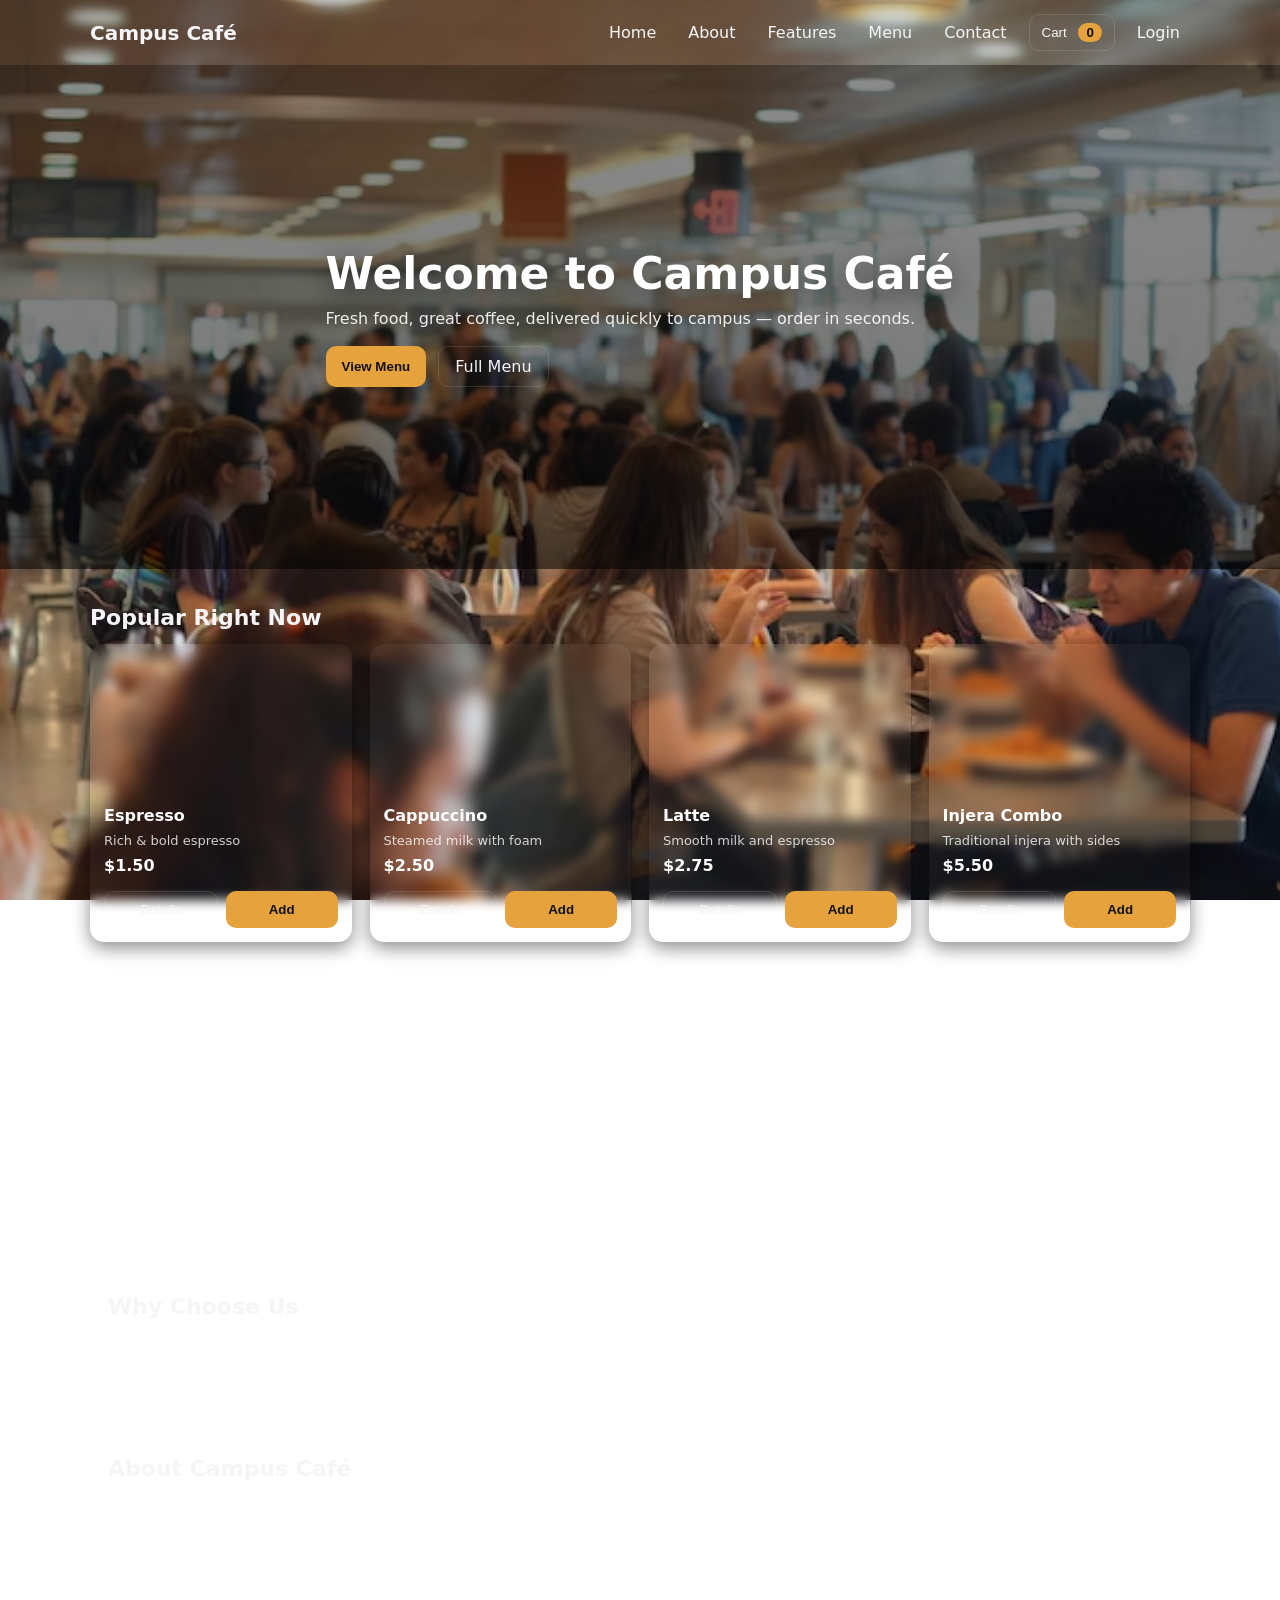
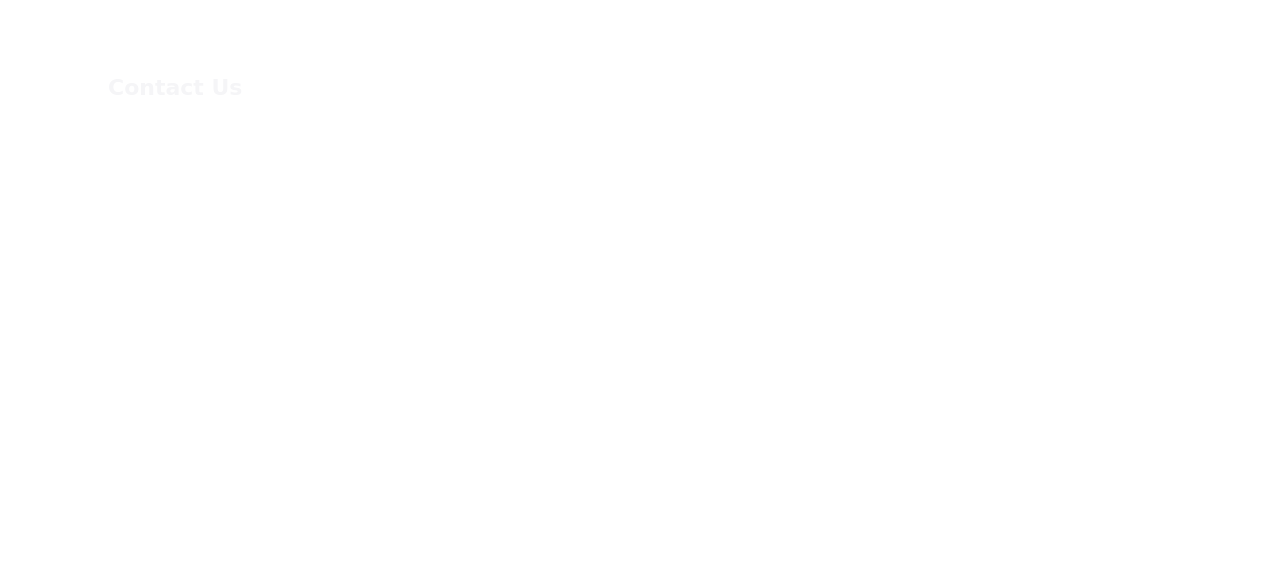
==== index.html @ e67e12af "Add Campus Café front-end prototype and README" ====
<!DOCTYPE html>
<html lang="en">
<head>
  <meta charset="utf-8" />
  <meta name="viewport" content="width=device-width,initial-scale=1" />
  <title>Campus Cafe — Home</title>
  <link rel="stylesheet" href="styles.css" />
</head>

<body>
  <header class="site-header">
    <div class="container header-inner">
      <a class="brand" href="index.html">Campus Café</a>
      <nav class="nav" aria-label="Main navigation">
        <a class="nav-link" href="#home">Home</a>
        <a class="nav-link" href="#about">About</a>
        <a class="nav-link" href="#features">Features</a>
        <a class="nav-link" href="#menu">Menu</a>
        <a class="nav-link" href="#contact">Contact</a>
        <button id="cartBtn" class="nav-btn">Cart <span id="cart-count" class="badge">0</span></button>
        <a class="nav-link" href="login.html">Login</a>
      </nav>
    </div>
  </header>

  <main>
    <section id="home" class="hero">
      <div class="overlay"></div>
      <div class="hero-inner container">
        <h1>Welcome to Campus Café</h1>
        <p>Fresh food, great coffee, delivered quickly to campus — order in seconds.</p>
        <div class="hero-actions">
          <button id="viewMenu" class="btn primary">View Menu</button>
          <a class="btn ghost" href="menu.html">Full Menu</a>
        </div>
      </div>
    </section>

    <section class="menu container" id="menu">
      <h2 class="section-title">Popular Right Now</h2>
      <div id="menu-grid" class="grid"></div>
    </section>

    <section id="features" class="container features">
      <h2 class="section-title">Why Choose Us</h2>
      <div class="grid">
        <div class="card">
          <div style="font-size:28px">☕</div>
          <h4>Great Coffee</h4>
          <p>Specialty beans roasted for campus tastes.</p>
        </div>
        <div class="card">
          <div style="font-size:28px">⚡</div>
          <h4>Fast Delivery</h4>
          <p>Quick service between classes and dorms.</p>
        </div>
        <div class="card">
          <div style="font-size:28px">💳</div>
          <h4>Cashless</h4>
          <p>Easy checkout with saved student accounts.</p>
        </div>
      </div>
    </section>

    <section id="about" class="container about">
      <h2 class="section-title">About Campus Café</h2>
      <div class="grid">
        <div>
          <p>Campus Café started to bring convenient, affordable and tasty meals to students. We source ingredients locally and prepare meals fresh daily.</p>
          <p>Open to everyone on campus — order ahead and skip the line.</p>
        </div>
        <div class="card" style="padding:0;overflow:hidden">
          <div class="thumb" style="height:180px;background-image:url('cafteria.jpg')"></div>
        </div>
      </div>
    </section>

    <section id="contact" class="container contact">
      <h2 class="section-title">Contact Us</h2>
      <div class="grid">
        <form id="contactForm" class="card">
          <div class="form-group"><label for="name">Name</label><input id="cf-name" required></div>
          <div class="form-group"><label for="email">Email</label><input id="cf-email" type="email" required></div>
          <div class="form-group"><label for="message">Message</label><textarea id="cf-message" rows="4" required></textarea></div>
          <div style="display:flex;gap:10px"><button class="btn primary" type="submit">Send</button><button id="cf-clear" type="button" class="btn ghost">Clear</button></div>
          <div id="cf-status" style="margin-top:8px;color:var(--muted)"></div>
        </form>
        <div class="card">
          <h4>Visit Us</h4>
          <p>123 Campus Way<br/>Open: 8am — 8pm</p>
          <h4>Call</h4>
          <p>+1 (555) 123-4567</p>
        </div>
      </div>
    </section>
  </main>

  <div id="cartModal" class="cart-modal" aria-hidden="true">
    <div class="cart-panel">
      <header class="cart-header">
        <h3>Your Cart</h3>
        <button id="closeCart" class="close">✕</button>
      </header>
      <div id="cartItems" class="cart-items"></div>
      <div class="cart-footer">
        <div class="total">Total: <span id="cartTotal">$0.00</span></div>
        <div class="cart-actions">
          <button id="clearCart" class="btn ghost">Clear</button>
          <button id="checkout" class="btn primary">Checkout</button>
        </div>
      </div>
    </div>
  </div>

  <footer class="site-footer">
    <div class="container">
      <p>© <span id="year"></span> Campus Café</p>
    </div>
  </footer>

  <script src="script.js"></script>
</body>
</html>
---- styles.css ----
:root{
  --bg-overlay: rgba(10,10,10,0.45);
  --accent: #E6A23C;
  --muted: #f5f5f7;
  --glass: rgba(255,255,255,0.06);
  --max-width: 1100px;
}
*{box-sizing:border-box}
html,body{height:100%;margin:0;font-family:Inter,system-ui,-apple-system,Segoe UI,Roboto,'Helvetica Neue',Arial}
body{
  color:#fff;
  background:linear-gradient(180deg, rgba(0,0,0,0.25), rgba(0,0,0,0.35));
  background-image: url('cafteria.jpg');
  background-size:cover;
  background-position:center;
  background-attachment:fixed;
  -webkit-font-smoothing:antialiased;
}
.container{max-width:var(--max-width);margin:0 auto;padding:0 18px}
.site-header{position:sticky;top:0;z-index:30;background:linear-gradient(90deg, rgba(0,0,0,0.25), rgba(0,0,0,0.12));backdrop-filter: blur(6px);}
.header-inner{display:flex;align-items:center;justify-content:space-between;padding:14px 0}
.brand{font-weight:700;color:var(--muted);text-decoration:none;font-size:20px}
.nav{display:flex;gap:12px;align-items:center}
.nav-link{color:var(--muted);text-decoration:none;padding:8px 10px;border-radius:8px}
.nav-link:hover{background:rgba(255,255,255,0.03)}
.nav-link.active{color:#fff}
.nav-btn{background:transparent;border:1px solid rgba(255,255,255,0.12);color:var(--muted);padding:8px 12px;border-radius:10px;cursor:pointer}
.badge{display:inline-block;background:var(--accent);color:#111;padding:2px 8px;border-radius:999px;margin-left:8px;font-weight:700}
.hero{position:relative;min-height:56vh;display:flex;align-items:center}
.overlay{position:absolute;inset:0;background:linear-gradient(180deg, rgba(0,0,0,0.45), rgba(0,0,0,0.55));}
.hero-inner{position:relative;padding:60px 0;text-align:left}
.hero-inner h1{font-size:44px;margin:0 0 10px;color:#fff;text-shadow:0 6px 30px rgba(0,0,0,0.6)}
.hero-inner p{color:rgba(255,255,255,0.9);max-width:720px;margin:0 0 18px}
.hero-actions{display:flex;gap:12px}
.btn{padding:10px 16px;border-radius:10px;border:0;cursor:pointer;text-decoration:none}
.btn.primary{background:var(--accent);color:#111;font-weight:700}
.btn.ghost{background:transparent;border:1px solid rgba(255,255,255,0.12);color:var(--muted)}
.menu{padding:36px 0}
.section-title{font-size:22px;margin:0 0 14px;color:var(--muted)}
.grid{display:grid;grid-template-columns:repeat(auto-fit,minmax(220px,1fr));gap:18px}
.features .card{text-align:center;padding:20px}
.card{background:linear-gradient(180deg, rgba(255,255,255,0.03), rgba(255,255,255,0.02));border-radius:14px;padding:14px;backdrop-filter: blur(6px);box-shadow:0 6px 18px rgba(0,0,0,0.45);display:flex;flex-direction:column;gap:8px}
.card .thumb{height:140px;border-radius:10px;background-size:cover;background-position:center}
.card h4{margin:0;font-size:16px}
.card p{margin:0;color:rgba(255,255,255,0.8);font-size:13px}
.card .price{margin-top:auto;font-weight:700}
.card .actions{display:flex;gap:8px;margin-top:8px}
.card .actions .btn{flex:1}
.about .grid{align-items:center}
.contact .card{padding:18px}
.form-group{margin-bottom:10px}
.form-group label{display:block;margin-bottom:6px;color:rgba(255,255,255,0.85);font-size:13px}
.form-group input,.form-group textarea{width:100%;padding:10px;border-radius:8px;border:1px solid rgba(255,255,255,0.08);background:transparent;color:inherit}
.form-group textarea{resize:vertical}
.contact .card h4{margin-top:0}
.cart-modal{position:fixed;inset:0;display:none;align-items:flex-end;justify-content:flex-end;padding:24px}
.cart-modal[aria-hidden="false"]{display:flex}
.cart-panel{width:360px;background:linear-gradient(180deg, rgba(255,255,255,0.03), rgba(255,255,255,0.02));backdrop-filter: blur(8px);border-radius:14px;padding:12px;pointer-events:auto;box-shadow:0 20px 50px rgba(0,0,0,0.6)}
.cart-header{display:flex;align-items:center;justify-content:space-between}
.cart-items{max-height:320px;overflow:auto;margin:12px 0}
.cart-item{display:flex;gap:10px;align-items:center;padding:8px;border-radius:8px}
.cart-item .meta{flex:1}
.cart-item .meta h5{margin:0;font-size:14px}
.cart-item .meta small{color:rgba(255,255,255,0.7)}
.cart-footer{display:flex;align-items:center;justify-content:space-between;gap:10px}
.close{background:transparent;border:0;color:var(--muted);font-size:18px;cursor:pointer}
.site-footer{padding:28px 0;text-align:center;color:rgba(255,255,255,0.75)}

/* small UI flourishes */
html{scroll-behavior:smooth}
.fade-in{opacity:0;transform:translateY(6px);transition:all 420ms cubic-bezier(.2,.9,.3,1)}
.fade-in.show{opacity:1;transform:none}

/* small screens */
@media (max-width:640px){
  .hero-inner h1{font-size:28px}
  .cart-panel{width:100%}
}
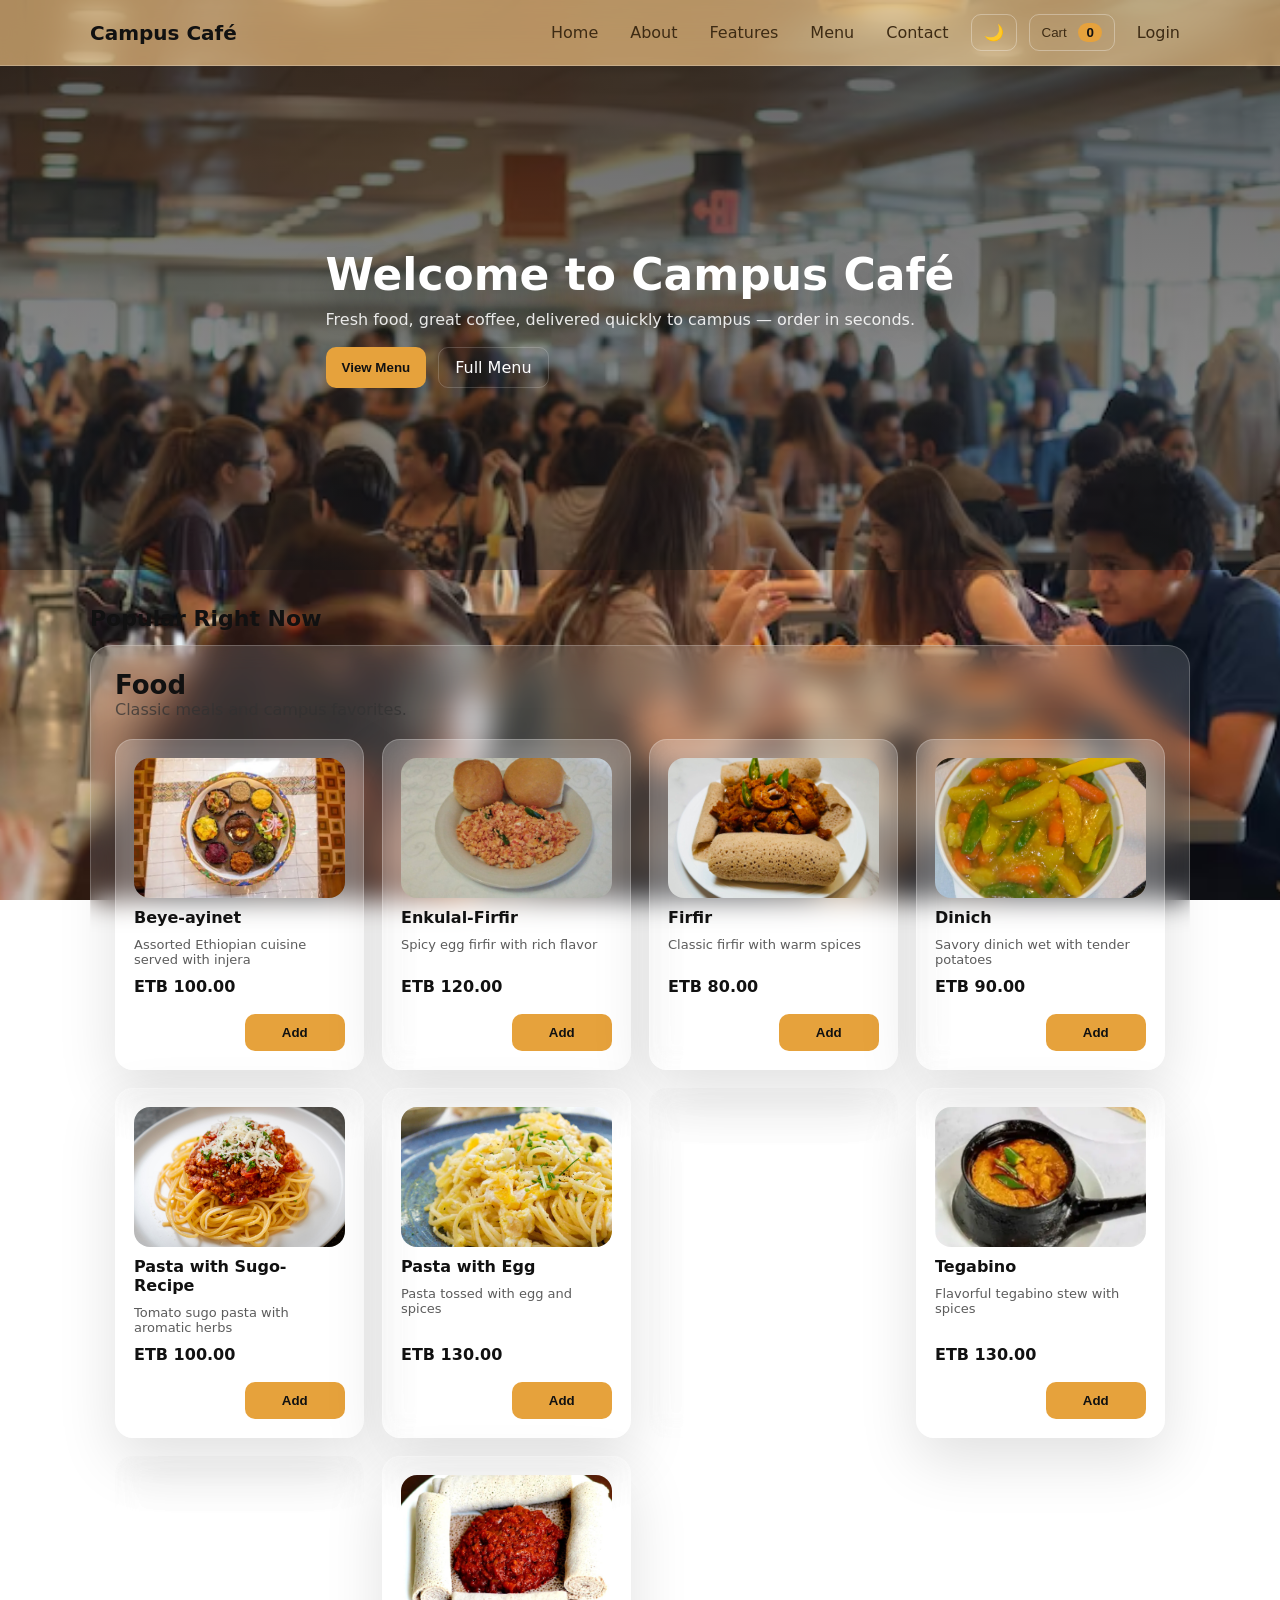
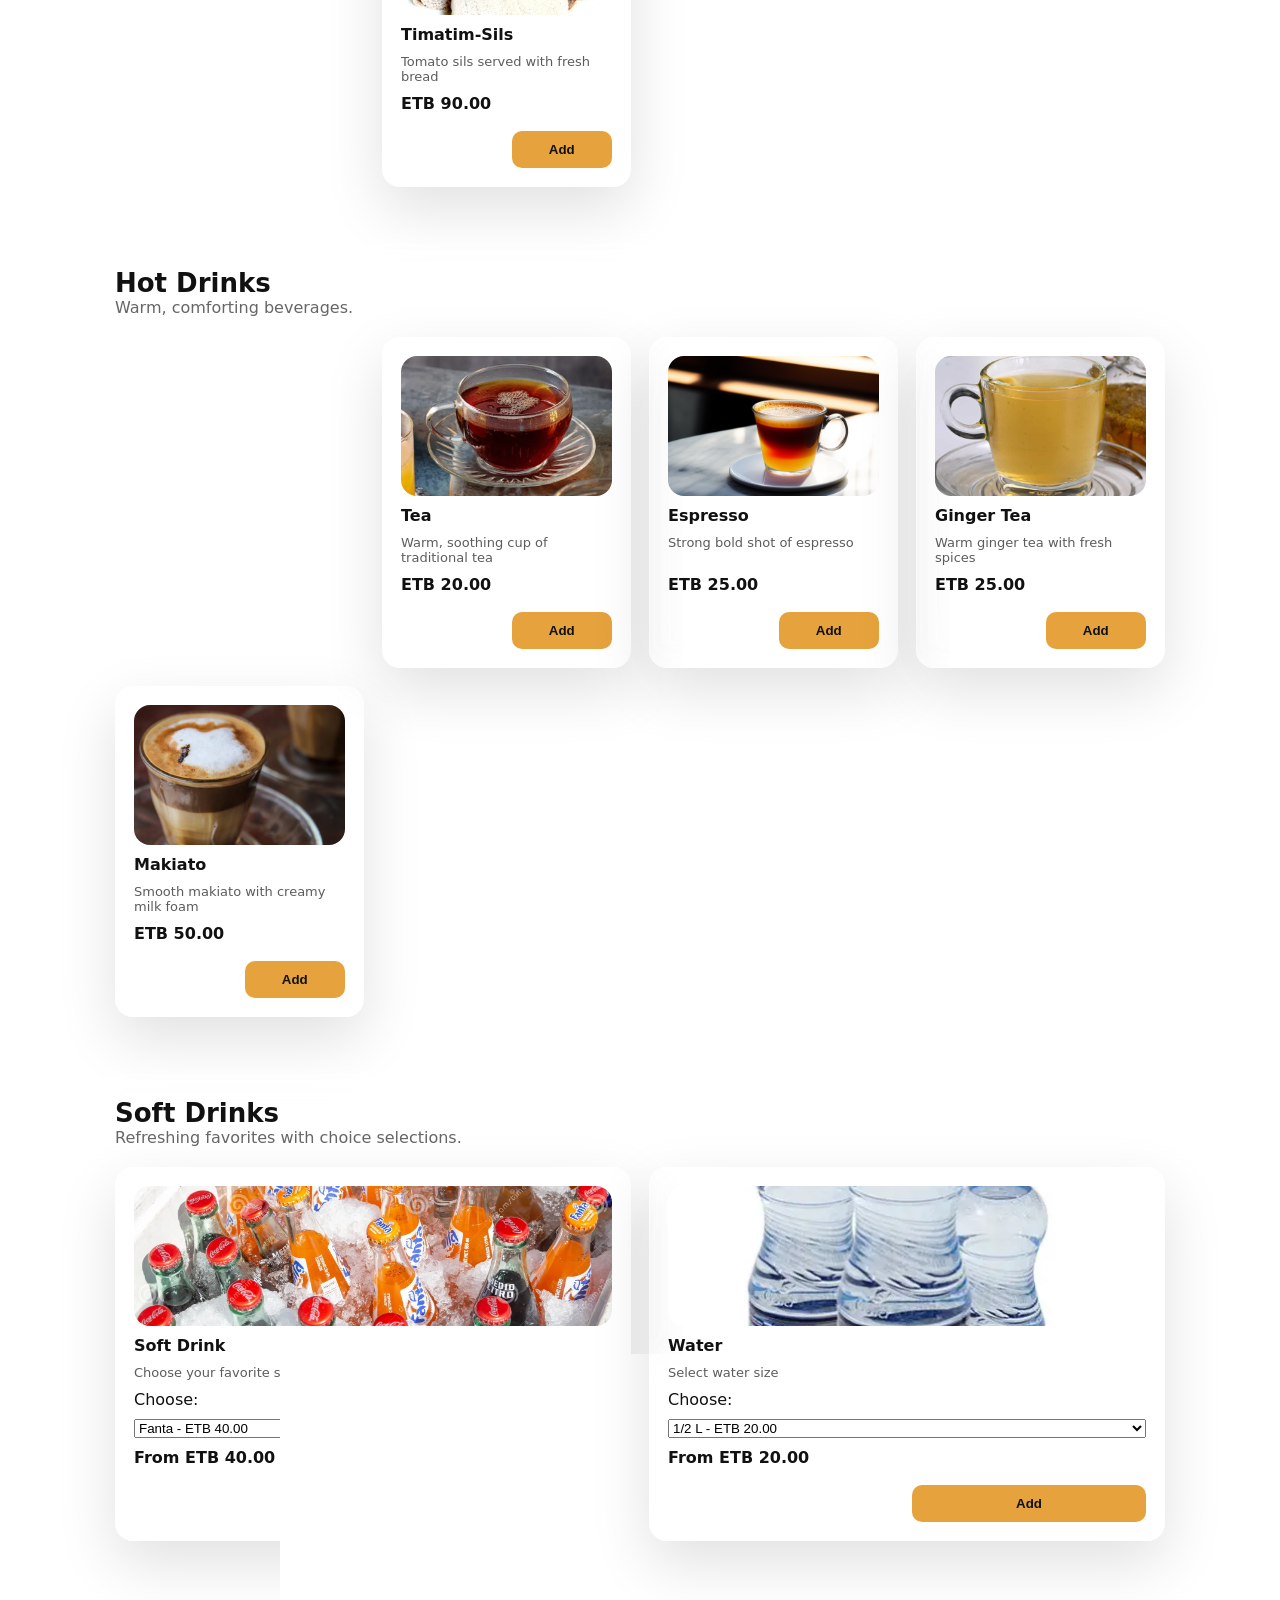
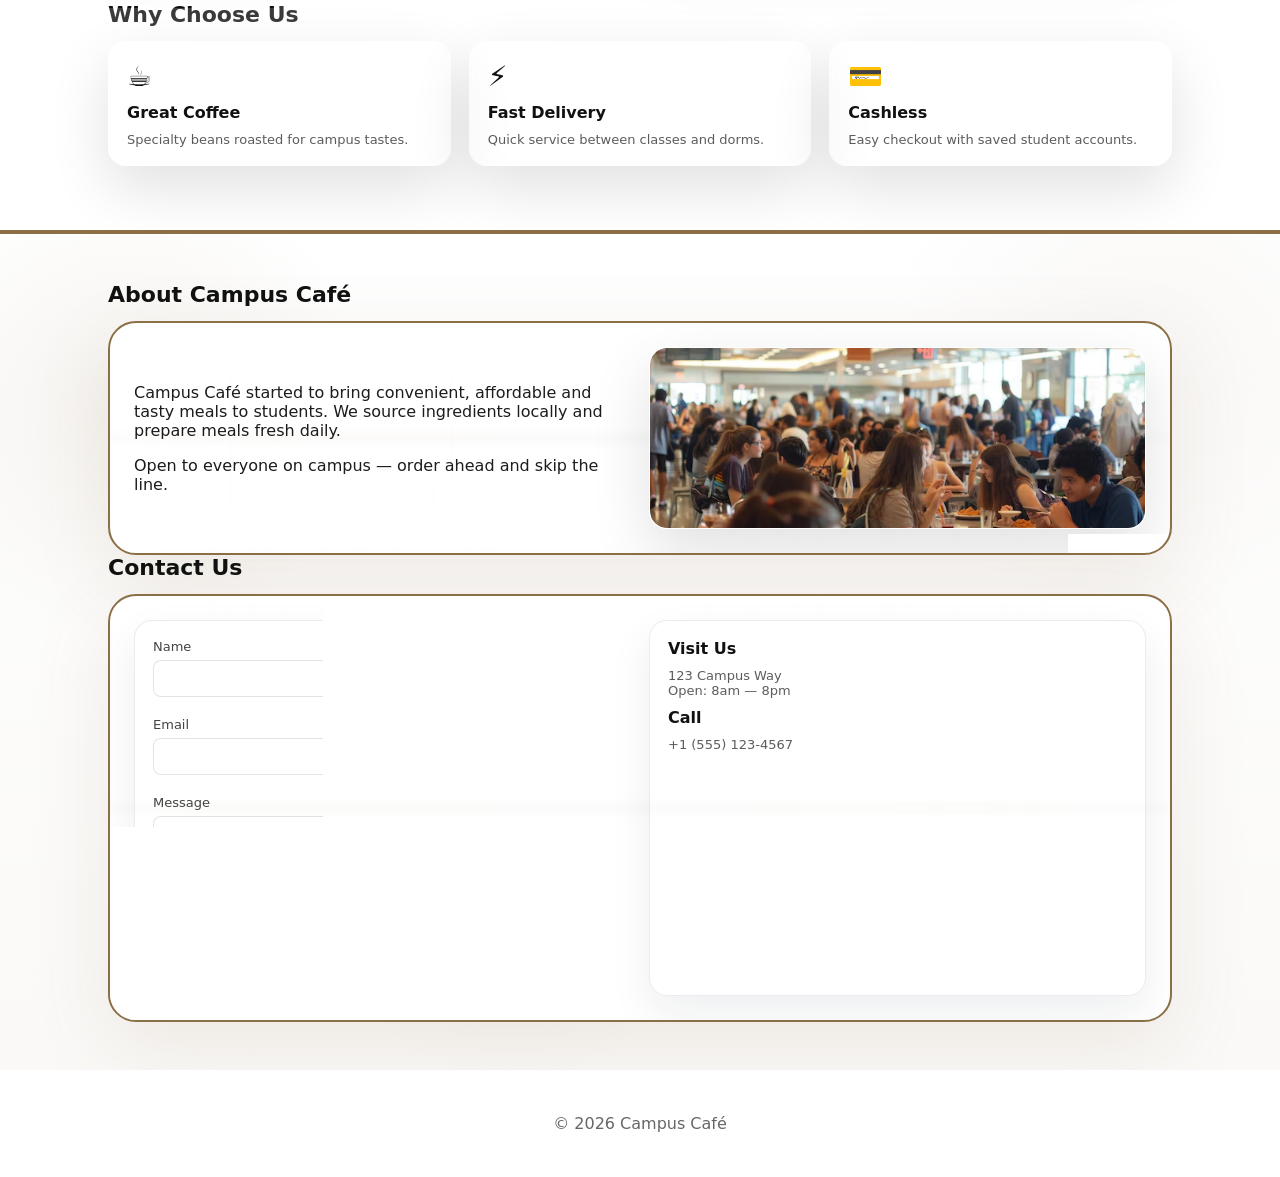
==== commit baf75593: "Update styles: nav transparency and dark-mode fixes" ====
--- a/index.html
+++ b/index.html
@@ -17,6 +17,7 @@
         <a class="nav-link" href="#features">Features</a>
         <a class="nav-link" href="#menu">Menu</a>
         <a class="nav-link" href="#contact">Contact</a>
+        <button id="themeToggle" class="theme-toggle" aria-label="Toggle dark mode">🌙</button>
         <button id="cartBtn" class="nav-btn">Cart <span id="cart-count" class="badge">0</span></button>
         <a class="nav-link" href="login.html">Login</a>
       </nav>
@@ -38,7 +39,37 @@
 
     <section class="menu container" id="menu">
       <h2 class="section-title">Popular Right Now</h2>
-      <div id="menu-grid" class="grid"></div>
+      <div class="menu-sections">
+        <div class="menu-category">
+          <div class="menu-category-header">
+            <div>
+              <h3>Food</h3>
+              <p>Classic meals and campus favorites.</p>
+            </div>
+          </div>
+          <div id="food-grid" class="grid"></div>
+        </div>
+
+        <div class="menu-category">
+          <div class="menu-category-header">
+            <div>
+              <h3>Hot Drinks</h3>
+              <p>Warm, comforting beverages.</p>
+            </div>
+          </div>
+          <div id="hot-drink-grid" class="grid"></div>
+        </div>
+
+        <div class="menu-category">
+          <div class="menu-category-header">
+            <div>
+              <h3>Soft Drinks</h3>
+              <p>Refreshing favorites with choice selections.</p>
+            </div>
+          </div>
+          <div id="soft-drink-grid" class="grid"></div>
+        </div>
+      </div>
     </section>
 
     <section id="features" class="container features">
@@ -62,37 +93,39 @@
       </div>
     </section>
 
-    <section id="about" class="container about">
-      <h2 class="section-title">About Campus Café</h2>
-      <div class="grid">
-        <div>
-          <p>Campus Café started to bring convenient, affordable and tasty meals to students. We source ingredients locally and prepare meals fresh daily.</p>
-          <p>Open to everyone on campus — order ahead and skip the line.</p>
+    <div class="about-zone">
+      <section id="about" class="container about">
+        <h2 class="section-title">About Campus Café</h2>
+        <div class="grid">
+          <div>
+            <p>Campus Café started to bring convenient, affordable and tasty meals to students. We source ingredients locally and prepare meals fresh daily.</p>
+            <p>Open to everyone on campus — order ahead and skip the line.</p>
+          </div>
+          <div class="card" style="padding:0;overflow:hidden">
+            <div class="thumb" style="height:180px;background-image:url('cafteria.jpg')"></div>
+          </div>
         </div>
-        <div class="card" style="padding:0;overflow:hidden">
-          <div class="thumb" style="height:180px;background-image:url('cafteria.jpg')"></div>
+      </section>
+
+      <section id="contact" class="container contact">
+        <h2 class="section-title">Contact Us</h2>
+        <div class="grid">
+          <form id="contactForm" class="card">
+            <div class="form-group"><label for="name">Name</label><input id="cf-name" required></div>
+            <div class="form-group"><label for="email">Email</label><input id="cf-email" type="email" required></div>
+            <div class="form-group"><label for="message">Message</label><textarea id="cf-message" rows="4" required></textarea></div>
+            <div style="display:flex;gap:10px"><button class="btn primary" type="submit">Send</button><button id="cf-clear" type="button" class="btn ghost">Clear</button></div>
+            <div id="cf-status" style="margin-top:8px;color:var(--muted)"></div>
+          </form>
+          <div class="card">
+            <h4>Visit Us</h4>
+            <p>123 Campus Way<br/>Open: 8am — 8pm</p>
+            <h4>Call</h4>
+            <p>+1 (555) 123-4567</p>
+          </div>
         </div>
-      </div>
-    </section>
-
-    <section id="contact" class="container contact">
-      <h2 class="section-title">Contact Us</h2>
-      <div class="grid">
-        <form id="contactForm" class="card">
-          <div class="form-group"><label for="name">Name</label><input id="cf-name" required></div>
-          <div class="form-group"><label for="email">Email</label><input id="cf-email" type="email" required></div>
-          <div class="form-group"><label for="message">Message</label><textarea id="cf-message" rows="4" required></textarea></div>
-          <div style="display:flex;gap:10px"><button class="btn primary" type="submit">Send</button><button id="cf-clear" type="button" class="btn ghost">Clear</button></div>
-          <div id="cf-status" style="margin-top:8px;color:var(--muted)"></div>
-        </form>
-        <div class="card">
-          <h4>Visit Us</h4>
-          <p>123 Campus Way<br/>Open: 8am — 8pm</p>
-          <h4>Call</h4>
-          <p>+1 (555) 123-4567</p>
-        </div>
-      </div>
-    </section>
+      </section>
+    </div>
   </main>
 
   <div id="cartModal" class="cart-modal" aria-hidden="true">
@@ -103,7 +136,7 @@
       </header>
       <div id="cartItems" class="cart-items"></div>
       <div class="cart-footer">
-        <div class="total">Total: <span id="cartTotal">$0.00</span></div>
+        <div class="total">Total: <span id="cartTotal">ETB 0.00</span></div>
         <div class="cart-actions">
           <button id="clearCart" class="btn ghost">Clear</button>
           <button id="checkout" class="btn primary">Checkout</button>
--- a/styles.css
+++ b/styles.css
@@ -4,12 +4,22 @@
   --muted: #f5f5f7;
   --glass: rgba(255,255,255,0.06);
   --max-width: 1100px;
+  --brown: #8B6F47;
+  --brown-light: #A0826D;
+}
+html.dark-mode{
+  --bg-primary: #1a1a1a;
+  --bg-secondary: #2d2d2d;
+  --text-primary: #f0f0f0;
+  --text-secondary: rgba(240,240,240,0.8);
+  --card-bg: rgba(45,45,45,0.9);
+  --border-color: rgba(255,255,255,0.1);
 }
 *{box-sizing:border-box}
 html,body{height:100%;margin:0;font-family:Inter,system-ui,-apple-system,Segoe UI,Roboto,'Helvetica Neue',Arial}
 body{
-  color:#fff;
-  background:linear-gradient(180deg, rgba(0,0,0,0.25), rgba(0,0,0,0.35));
+  color:#111;
+  background:linear-gradient(180deg, rgba(255,255,255,0.65), rgba(248,249,251,0.70));
   background-image: url('cafteria.jpg');
   background-size:cover;
   background-position:center;
@@ -17,60 +27,118 @@
   -webkit-font-smoothing:antialiased;
 }
 .container{max-width:var(--max-width);margin:0 auto;padding:0 18px}
-.site-header{position:sticky;top:0;z-index:30;background:linear-gradient(90deg, rgba(0,0,0,0.25), rgba(0,0,0,0.12));backdrop-filter: blur(6px);}
+.site-header{position:sticky;top:0;z-index:30;background:rgba(214,176,118,0.65);backdrop-filter: blur(14px);border-bottom:1px solid rgba(255,255,255,0.24);}
 .header-inner{display:flex;align-items:center;justify-content:space-between;padding:14px 0}
-.brand{font-weight:700;color:var(--muted);text-decoration:none;font-size:20px}
+.brand{font-weight:700;color:#111;text-decoration:none;font-size:20px}
 .nav{display:flex;gap:12px;align-items:center}
-.nav-link{color:var(--muted);text-decoration:none;padding:8px 10px;border-radius:8px}
-.nav-link:hover{background:rgba(255,255,255,0.03)}
-.nav-link.active{color:#fff}
-.nav-btn{background:transparent;border:1px solid rgba(255,255,255,0.12);color:var(--muted);padding:8px 12px;border-radius:10px;cursor:pointer}
+.nav-link{color:#3d2b14;text-decoration:none;padding:8px 10px;border-radius:8px}
+.nav-link:hover{background:rgba(255,255,255,0.18)}
+.nav-link.active{color:#3d2b14;background:rgba(255,255,255,0.28)}
+.nav-btn{background:transparent;border:1px solid rgba(255,255,255,0.32);color:#3d2b14;padding:8px 12px;border-radius:10px;cursor:pointer}
+.theme-toggle{background:transparent;border:1px solid rgba(255,255,255,0.32);color:#3d2b14;padding:8px 12px;border-radius:10px;cursor:pointer;font-size:16px;transition:all 300ms ease;}
+.theme-toggle:hover{background:rgba(255,255,255,0.24);border-color:rgba(255,255,255,0.4);}
+html.dark-mode .theme-toggle{color:#f0f0f0;border-color:rgba(255,255,255,0.2);}
+html.dark-mode .theme-toggle:hover{background:rgba(160,130,109,0.2);border-color:rgba(160,130,109,0.4);}
 .badge{display:inline-block;background:var(--accent);color:#111;padding:2px 8px;border-radius:999px;margin-left:8px;font-weight:700}
 .hero{position:relative;min-height:56vh;display:flex;align-items:center}
-.overlay{position:absolute;inset:0;background:linear-gradient(180deg, rgba(0,0,0,0.45), rgba(0,0,0,0.55));}
-.hero-inner{position:relative;padding:60px 0;text-align:left}
-.hero-inner h1{font-size:44px;margin:0 0 10px;color:#fff;text-shadow:0 6px 30px rgba(0,0,0,0.6)}
-.hero-inner p{color:rgba(255,255,255,0.9);max-width:720px;margin:0 0 18px}
+.overlay{position:absolute;inset:0;background:linear-gradient(180deg, rgba(12,12,12,0.62), rgba(20,20,20,0.42));}
+.hero-inner{position:relative;padding:60px 0;text-align:left;max-width:760px;}
+.hero-inner h1{font-size:44px;margin:0 0 10px;color:#fff;text-shadow:0 18px 40px rgba(0,0,0,0.35)}
+.hero-inner p{color:rgba(255,255,255,0.88);max-width:720px;margin:0 0 18px}
 .hero-actions{display:flex;gap:12px}
 .btn{padding:10px 16px;border-radius:10px;border:0;cursor:pointer;text-decoration:none}
 .btn.primary{background:var(--accent);color:#111;font-weight:700}
-.btn.ghost{background:transparent;border:1px solid rgba(255,255,255,0.12);color:var(--muted)}
+.btn.ghost{background:transparent;border:1px solid rgba(255,255,255,0.18);color:#fff}
 .menu{padding:36px 0}
-.section-title{font-size:22px;margin:0 0 14px;color:var(--muted)}
+.section-title{font-size:22px;margin:0 0 14px;color:#111}
+.menu-sections{display:grid;gap:32px}
+.menu-category{padding:24px; border-radius:22px; background:rgba(255,255,255,0.14); border:1px solid rgba(255,255,255,0.22); backdrop-filter: blur(14px);}
+.menu-category:not(:first-child){border-top:none}
+.menu-category-header{display:flex;flex-wrap:wrap;align-items:flex-end;justify-content:space-between;gap:12px;margin-bottom:20px}
+.menu-category-header h3{font-size:26px;margin:0;color:#111}
+.menu-category-header p{margin:0;color:rgba(51,51,51,0.75);max-width:620px}
 .grid{display:grid;grid-template-columns:repeat(auto-fit,minmax(220px,1fr));gap:18px}
-.features .card{text-align:center;padding:20px}
-.card{background:linear-gradient(180deg, rgba(255,255,255,0.03), rgba(255,255,255,0.02));border-radius:14px;padding:14px;backdrop-filter: blur(6px);box-shadow:0 6px 18px rgba(0,0,0,0.45);display:flex;flex-direction:column;gap:8px}
-.card .thumb{height:140px;border-radius:10px;background-size:cover;background-position:center}
-.card h4{margin:0;font-size:16px}
-.card p{margin:0;color:rgba(255,255,255,0.8);font-size:13px}
-.card .price{margin-top:auto;font-weight:700}
+.empty-note{color:rgba(102,102,102,0.8);font-size:14px;padding:20px 0}
+.about-zone{position:relative;overflow:hidden;background:linear-gradient(180deg, #ffffff 0%, #faf9f7 100%);margin-top:64px;padding:48px 0;border-top:4px solid var(--brown);}
+.about-zone::before{content:'';position:absolute;inset:0;background:radial-gradient(circle at 10% 20%, rgba(139,111,71,0.08), transparent 18%), radial-gradient(circle at 90% 15%, rgba(160,130,109,0.06), transparent 20%), radial-gradient(circle at 40% 80%, rgba(160,130,109,0.06), transparent 18%);pointer-events:none;}
+.about-zone::after{content:'';position:absolute;inset:-30% 0 -30%;background:linear-gradient(90deg, transparent 0%, rgba(139,111,71,0.04) 18%, rgba(160,130,109,0.04) 38%, rgba(255,255,255,0.06) 52%, rgba(139,111,71,0.04) 72%, transparent 100%);transform:skewY(-10deg) translateX(-100%);animation:ledFlow 9s linear infinite;pointer-events:none;}
+.about-zone > .container{position:relative;z-index:1}
+.about-zone .grid{position:relative;overflow:hidden;background:#ffffff;border-radius:28px;border:2px solid var(--brown);box-shadow:0 24px 80px rgba(139,111,71,0.12);padding:24px;}
+.about-zone .grid::before{content:'';position:absolute;inset:0;background:linear-gradient(90deg, rgba(255,255,255,0.55), rgba(255,255,255,0.65) 45%, rgba(255,255,255,0.55));filter:blur(20px);opacity:0.08;pointer-events:none;}
+.about-zone .grid::after{content:'';position:absolute;top:50%;left:0;width:100%;height:2px;background:linear-gradient(90deg, transparent 0%, rgba(139,111,71,0.3) 25%, rgba(160,130,109,0.3) 50%, rgba(139,111,71,0.25) 75%, transparent 100%);transform:translateY(-50%) scaleX(1.4);filter:blur(5px);opacity:0.6;pointer-events:none;animation:ledPulse 4s ease-in-out infinite;}
+html.dark-mode .about-zone{background:linear-gradient(180deg, #2d2d2d 0%, #262626 100%);border-top-color:var(--brown-light);}
+html.dark-mode .about-zone .grid{background:#2d2d2d;border-color:var(--brown-light);box-shadow:0 24px 80px rgba(139,111,71,0.2);}
+html.dark-mode .about-zone .section-title{color:#f0f0f0;}
+html.dark-mode .about-zone p{color:rgba(240,240,240,0.85);}
+html.dark-mode .about-zone h4{color:#f0f0f0;}
+@keyframes ledFlow{0%{transform:skewY(-10deg) translateX(-100%)}100%{transform:skewY(-10deg) translateX(100%)}}
+@keyframes ledPulse{0%,100%{opacity:0.4}50%{opacity:0.85}}
+.card{background:rgba(255,255,255,0.12); border:1px solid rgba(255,255,255,0.2);border-radius:18px;padding:18px;backdrop-filter: blur(12px);box-shadow:0 22px 60px rgba(0,0,0,0.12);display:flex;flex-direction:column;gap:10px}
+.card{background:rgba(255,255,255,0.18); border:1px solid rgba(255,255,255,0.22);border-radius:18px;padding:18px;backdrop-filter: blur(12px);box-shadow:0 22px 60px rgba(0,0,0,0.12);display:flex;flex-direction:column;gap:10px}
+.card .thumb{height:140px;border-radius:16px;background-size:cover;background-position:center}
+.card h4{margin:0;font-size:16px;color:#111}
+.card p{margin:0;color:rgba(51,51,51,0.8);font-size:13px}
+.card .price{margin-top:auto;font-weight:700;color:#111}
 .card .actions{display:flex;gap:8px;margin-top:8px}
 .card .actions .btn{flex:1}
 .about .grid{align-items:center}
-.contact .card{padding:18px}
+.contact .card{padding:18px;background:rgba(255,255,255,0.95);border:1px solid rgba(17,24,39,0.08);box-shadow:0 18px 44px rgba(17,24,39,0.07);}
 .form-group{margin-bottom:10px}
-.form-group label{display:block;margin-bottom:6px;color:rgba(255,255,255,0.85);font-size:13px}
-.form-group input,.form-group textarea{width:100%;padding:10px;border-radius:8px;border:1px solid rgba(255,255,255,0.08);background:transparent;color:inherit}
+.form-group label{display:block;margin-bottom:6px;color:rgba(34,34,34,0.85);font-size:13px}
+.form-group input,.form-group textarea{width:100%;padding:10px;border-radius:8px;border:1px solid rgba(17,24,39,0.12);background:#fff;color:#111}
 .form-group textarea{resize:vertical}
-.contact .card h4{margin-top:0}
-.cart-modal{position:fixed;inset:0;display:none;align-items:flex-end;justify-content:flex-end;padding:24px}
+.contact .card h4{margin-top:0;color:#111}
+.cart-modal{position:fixed;inset:0;display:none;align-items:flex-end;justify-content:flex-end;padding:24px;background:rgba(248,249,250,0.96)}
 .cart-modal[aria-hidden="false"]{display:flex}
-.cart-panel{width:360px;background:linear-gradient(180deg, rgba(255,255,255,0.03), rgba(255,255,255,0.02));backdrop-filter: blur(8px);border-radius:14px;padding:12px;pointer-events:auto;box-shadow:0 20px 50px rgba(0,0,0,0.6)}
+.cart-panel{width:360px;background:#fff;backdrop-filter: blur(12px);border-radius:14px;padding:12px;pointer-events:auto;box-shadow:0 20px 50px rgba(17,24,39,0.18)}
 .cart-header{display:flex;align-items:center;justify-content:space-between}
 .cart-items{max-height:320px;overflow:auto;margin:12px 0}
-.cart-item{display:flex;gap:10px;align-items:center;padding:8px;border-radius:8px}
+.cart-item{display:flex;gap:10px;align-items:center;padding:8px;border-radius:8px;background:rgba(248,249,250,0.95);border:1px solid rgba(17,24,39,0.08)}
 .cart-item .meta{flex:1}
-.cart-item .meta h5{margin:0;font-size:14px}
-.cart-item .meta small{color:rgba(255,255,255,0.7)}
+.cart-item .meta h5{margin:0;font-size:14px;color:#111}
+.cart-item .meta small{color:rgba(68,68,68,0.7)}
 .cart-footer{display:flex;align-items:center;justify-content:space-between;gap:10px}
-.close{background:transparent;border:0;color:var(--muted);font-size:18px;cursor:pointer}
-.site-footer{padding:28px 0;text-align:center;color:rgba(255,255,255,0.75)}
+.close{background:transparent;border:0;color:#111;font-size:18px;cursor:pointer}
+.site-footer{padding:28px 0;text-align:center;color:rgba(51,51,51,0.75)}
 
 /* small UI flourishes */
 html{scroll-behavior:smooth}
 .fade-in{opacity:0;transform:translateY(6px);transition:all 420ms cubic-bezier(.2,.9,.3,1)}
 .fade-in.show{opacity:1;transform:none}
 
+/* Dark mode styles */
+html.dark-mode body{
+  background-image:none;
+  background:linear-gradient(180deg, #1a1a1a 0%, #0f0f0f 100%);
+  color:#f0f0f0;
+}
+html.dark-mode .site-header{background:rgba(26,26,26,0.95);border-bottom-color:rgba(139,111,71,0.2);}
+html.dark-mode .nav-link{color:#b0b0b0;}
+html.dark-mode .nav-link.active{color:#f0f0f0;background:rgba(139,111,71,0.15);}
+html.dark-mode .brand{color:#f0f0f0;}
+html.dark-mode .menu-category{background:rgba(45,45,45,0.15);border-color:rgba(139,111,71,0.25);}
+html.dark-mode .menu-category-header h3{color:#f0f0f0;}
+html.dark-mode .menu-category-header p{color:rgba(240,240,240,0.75);}
+html.dark-mode .section-title{color:#f0f0f0;}
+html.dark-mode .card{background:rgba(45,45,45,0.3);border-color:rgba(139,111,71,0.2);color:#f0f0f0;}
+html.dark-mode .card h4{color:#f0f0f0;}
+html.dark-mode .card p{color:rgba(240,240,240,0.9);}
+html.dark-mode .contact .card{background:rgba(45,45,45,0.95);border-color:rgba(139,111,71,0.3);}
+html.dark-mode .contact .card h4{color:#f0f0f0;}
+html.dark-mode .contact .card p{color:rgba(240,240,240,0.85);}
+html.dark-mode .form-group label{color:rgba(240,240,240,0.95);}
+html.dark-mode .form-group input,html.dark-mode .form-group textarea{background:#2d2d2d;color:#f0f0f0;border-color:rgba(139,111,71,0.25);}
+html.dark-mode .form-group input::placeholder,html.dark-mode .form-group textarea::placeholder{color:rgba(240,240,240,0.6);}
+html.dark-mode .cart-panel{background:#2d2d2d;}
+html.dark-mode .cart-item{background:rgba(45,45,45,0.8);border-color:rgba(139,111,71,0.25);}
+html.dark-mode .cart-item .meta h5{color:#f0f0f0;}
+html.dark-mode .cart-item .meta small{color:rgba(240,240,240,0.8);}
+html.dark-mode .site-footer{color:rgba(240,240,240,0.85);}
+html.dark-mode .hero-inner h1{color:#f0f0f0;}
+html.dark-mode .hero-inner p{color:rgba(240,240,240,0.9);}
+html.dark-mode .overlay{background:linear-gradient(180deg, rgba(26,26,26,0.85), rgba(15,15,15,0.85));}
+html.dark-mode .section-title, html.dark-mode h2, html.dark-mode h3, html.dark-mode h4, html.dark-mode h5, html.dark-mode p, html.dark-mode label, html.dark-mode .nav-link, html.dark-mode .btn.primary, html.dark-mode .btn.ghost, html.dark-mode .badge, html.dark-mode .menu-category-header p {color: #f0f0f0;}
+
 /* small screens */
 @media (max-width:640px){
   .hero-inner h1{font-size:28px}
